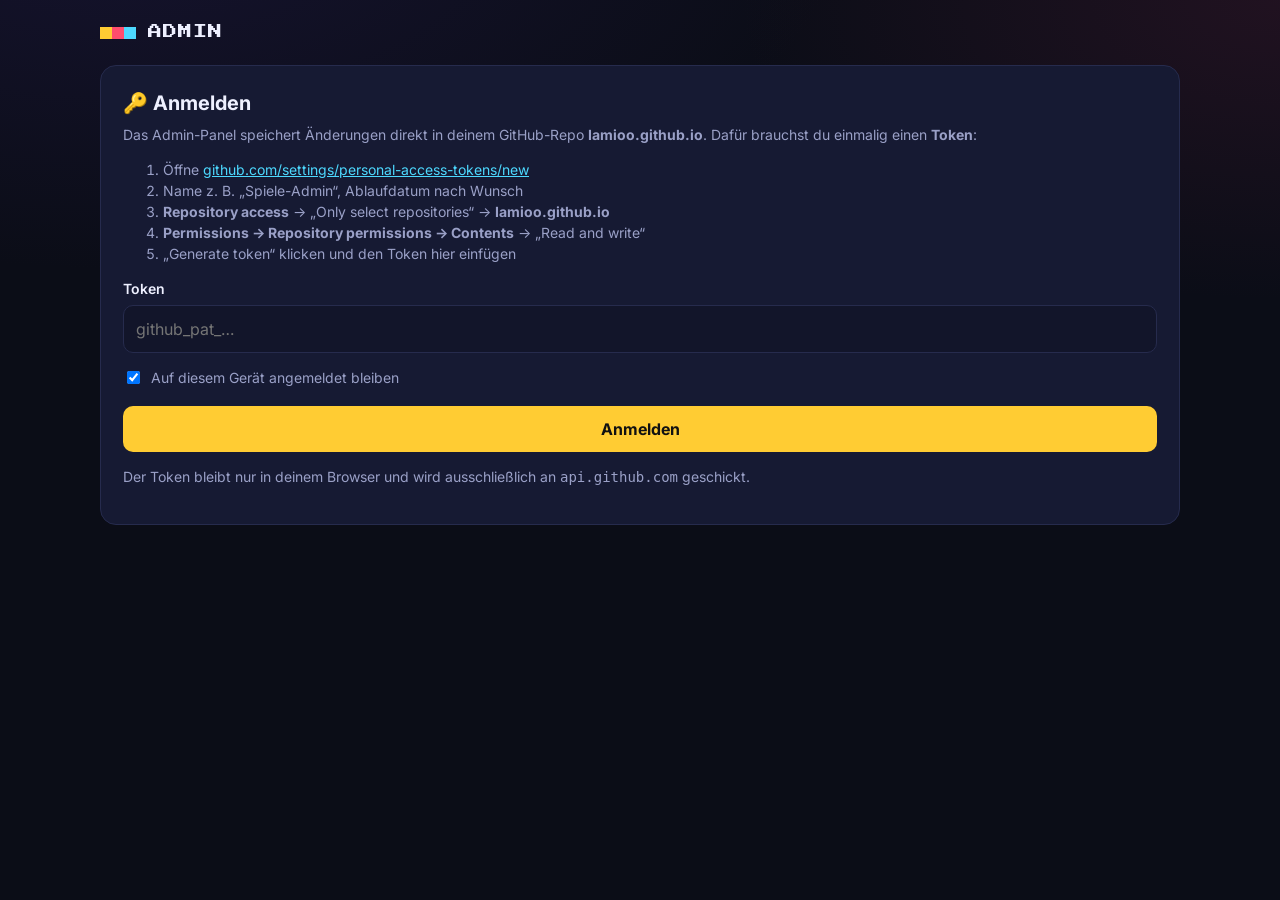
==== admin/index.html @ 609c5d71 "Homepage mit Spieleliste und Admin-Panel Co-Authored-By: Claude Opus 5.5 <noreply@anthropic.com>" ====
<!DOCTYPE html>
<html lang="de">
<head>
  <meta charset="UTF-8">
  <meta name="viewport" content="width=device-width, initial-scale=1">
  <meta name="robots" content="noindex, nofollow">
  <title>Admin – Iamioo Spiele</title>
  <link rel="preconnect" href="https://fonts.googleapis.com">
  <link rel="preconnect" href="https://fonts.gstatic.com" crossorigin>
  <link href="https://fonts.googleapis.com/css2?family=Inter:wght@400;600;800&family=Press+Start+2P&display=swap" rel="stylesheet">
  <link rel="stylesheet" href="../style.css">
  <link rel="icon" href="data:image/svg+xml,<svg xmlns='http://www.w3.org/2000/svg' viewBox='0 0 100 100'><text y='.9em' font-size='90'>🛠️</text></svg>">
  <style>
    .panel { background: var(--card); border: 1px solid var(--line); border-radius: var(--radius); padding: 22px; margin-bottom: 24px; }
    .panel h2 { margin: 0 0 6px; font-size: 20px; }
    .hint { color: var(--muted); font-size: 14px; margin: 0 0 14px; }
    .hint a { color: var(--accent-3); }
    label { display: block; font-weight: 600; font-size: 14px; margin: 14px 0 6px; }
    input[type=text], input[type=url], input[type=password], textarea, select {
      width: 100%; background: var(--bg-2); border: 1px solid var(--line); color: var(--text);
      border-radius: 10px; padding: 11px 12px; font: inherit;
    }
    textarea { min-height: 84px; resize: vertical; }
    input:focus, textarea:focus, select:focus { outline: 2px solid var(--accent-3); outline-offset: 1px; }
    .row { display: grid; grid-template-columns: 1fr 1fr; gap: 0 16px; }
    .btns { display: flex; gap: 10px; flex-wrap: wrap; margin-top: 18px; }
    button.btn { font: inherit; font-weight: 700; }
    .btn-danger { border-color: #5a2233; color: #ff8fa3; background: transparent; }
    .btn-danger:hover { background: #3a1522; }
    .btn-small { padding: 6px 10px; font-size: 13px; border-radius: 8px; }
    .check { display: flex; gap: 8px; align-items: center; font-weight: 400; color: var(--muted); }
    .status { margin-top: 14px; padding: 12px 14px; border-radius: 10px; font-size: 14px; display: none; }
    .status.show { display: block; }
    .status.ok { background: #12351f; color: #8ff0b0; border: 1px solid #1f5c35; }
    .status.err { background: #3a1522; color: #ff8fa3; border: 1px solid #5a2233; }
    .status.info { background: #142a3d; color: #9fd8ff; border: 1px solid #1f4566; }
    .list { display: flex; flex-direction: column; gap: 10px; }
    .item {
      display: grid; grid-template-columns: 112px 1fr auto; gap: 14px; align-items: center;
      background: var(--bg-2); border: 1px solid var(--line); border-radius: 12px; padding: 10px;
    }
    .item img, .item .noimg { width: 112px; aspect-ratio: 16/9; object-fit: cover; border-radius: 8px; font-size: 12px; }
    .item h3 { margin: 0; font-size: 16px; }
    .item small { color: var(--muted); word-break: break-all; }
    .item .ops { display: flex; gap: 6px; flex-wrap: wrap; justify-content: flex-end; }
    .drop {
      border: 2px dashed var(--line); border-radius: 12px; padding: 16px; text-align: center; color: var(--muted);
      cursor: pointer; transition: border-color .15s, background .15s;
    }
    .drop.over { border-color: var(--accent-3); background: #142a3d; }
    .drop img { max-width: 100%; max-height: 240px; border-radius: 8px; display: block; margin: 0 auto 10px; }
    .hidden { display: none !important; }
    .user { color: var(--muted); font-size: 14px; display: flex; gap: 10px; align-items: center; }
    .dirty { color: var(--accent); font-weight: 700; }
    @media (max-width: 640px) {
      .row { grid-template-columns: 1fr; }
      .item { grid-template-columns: 80px 1fr; }
      .item img, .item .noimg { width: 80px; }
      .item .ops { grid-column: 1 / -1; justify-content: flex-start; }
    }
  </style>
</head>
<body>
  <div class="wrap">
    <header class="top">
      <a class="logo" href="../"><span class="dot"></span>ADMIN</a>
      <span class="user" id="userBox"></span>
    </header>

    <!-- ---------- Login ---------- -->
    <section class="panel" id="loginPanel">
      <h2>🔑 Anmelden</h2>
      <p class="hint">
        Das Admin-Panel speichert Änderungen direkt in deinem GitHub-Repo <b>Iamioo.github.io</b>.
        Dafür brauchst du einmalig einen <b>Token</b>:
      </p>
      <ol class="hint">
        <li>Öffne <a href="https://github.com/settings/personal-access-tokens/new" target="_blank" rel="noopener">github.com/settings/personal-access-tokens/new</a></li>
        <li>Name z. B. „Spiele-Admin“, Ablaufdatum nach Wunsch</li>
        <li><b>Repository access</b> → „Only select repositories“ → <b>Iamioo.github.io</b></li>
        <li><b>Permissions → Repository permissions → Contents</b> → „Read and write“</li>
        <li>„Generate token“ klicken und den Token hier einfügen</li>
      </ol>
      <label for="token">Token</label>
      <input type="password" id="token" placeholder="github_pat_…" autocomplete="off">
      <label class="check"><input type="checkbox" id="remember" checked> Auf diesem Gerät angemeldet bleiben</label>
      <div class="btns"><button class="btn btn-play" id="loginBtn">Anmelden</button></div>
      <p class="hint" style="margin-top:14px">Der Token bleibt nur in deinem Browser und wird ausschließlich an <code>api.github.com</code> geschickt.</p>
      <div class="status" id="loginStatus"></div>
    </section>

    <div id="app" class="hidden">
      <!-- ---------- Liste ---------- -->
      <section class="panel">
        <h2>🎮 Deine Spiele <span class="dirty hidden" id="dirtyMark">• ungespeichert</span></h2>
        <p class="hint">Reihenfolge = Reihenfolge auf der Homepage. Änderungen gehen erst mit <b>„Veröffentlichen“</b> online.</p>
        <div class="list" id="list"></div>
        <div class="btns">
          <button class="btn btn-ghost" id="newBtn">＋ Neues Spiel</button>
          <button class="btn btn-play" id="publishBtn">🚀 Veröffentlichen</button>
        </div>
        <div class="status" id="publishStatus"></div>
      </section>

      <!-- ---------- Editor ---------- -->
      <section class="panel hidden" id="editor">
        <h2 id="editorTitle">Neues Spiel</h2>
        <label for="fromRepo">Schnellstart: aus einem deiner Repos übernehmen (optional)</label>
        <select id="fromRepo"><option value="">– Repo wählen –</option></select>

        <div class="row">
          <div>
            <label for="fTitle">Titel *</label>
            <input type="text" id="fTitle" placeholder="z. B. Super Mario 64">
          </div>
          <div>
            <label for="fTags">Tags (mit Komma getrennt)</label>
            <input type="text" id="fTags" placeholder="RPG, Mobile">
          </div>
        </div>
        <label for="fDesc">Beschreibung</label>
        <textarea id="fDesc" placeholder="Ein, zwei Sätze zum Spiel"></textarea>
        <div class="row">
          <div>
            <label for="fUrl">Link zum Spiel *</label>
            <input type="url" id="fUrl" placeholder="https://iamioo.github.io/…">
          </div>
          <div>
            <label for="fRepo">Link zum Code (optional)</label>
            <input type="url" id="fRepo" placeholder="https://github.com/Iamioo/…">
          </div>
        </div>

        <label>Screenshot</label>
        <div class="drop" id="drop" tabindex="0">
          <img id="preview" class="hidden" alt="Vorschau">
          <div id="dropText">Bild hierher ziehen, <b>klicken</b> zum Auswählen oder mit <b>Strg+V</b> einfügen</div>
          <input type="file" id="file" accept="image/*" class="hidden">
        </div>
        <div class="btns">
          <button class="btn btn-ghost btn-small" id="clearImg">Bild entfernen</button>
        </div>

        <div class="btns">
          <button class="btn btn-play" id="saveItem">Übernehmen</button>
          <button class="btn btn-ghost" id="cancelItem">Abbrechen</button>
        </div>
        <div class="status" id="editorStatus"></div>
      </section>
    </div>
  </div>

  <script>
    const OWNER = 'Iamioo';
    const REPO = 'Iamioo.github.io';
    const BRANCH = 'main';
    const API = 'https://api.github.com';
    const KEY = 'iamioo-admin-token';

    const $ = id => document.getElementById(id);
    const esc = s => String(s ?? '').replace(/[&<>"']/g, c => ({ '&': '&amp;', '<': '&lt;', '>': '&gt;', '"': '&quot;', "'": '&#39;' }[c]));

    let token = '';
    let games = [];
    let gamesSha = null;
    let editIndex = -1;          // -1 = neues Spiel
    let pendingImages = {};      // pfad -> base64 (noch nicht hochgeladen)
    let removedImages = new Set();
    let draftImage = null;       // { path, b64, dataUrl } | { keep: 'img/..' } | null

    // ---------- Helpers ----------
    function storeGet(k) { try { return localStorage.getItem(k) || sessionStorage.getItem(k); } catch { return null; } }
    function storeSet(k, v, persist) {
      try { (persist ? localStorage : sessionStorage).setItem(k, v); } catch {}
    }
    function storeDel(k) { try { localStorage.removeItem(k); sessionStorage.removeItem(k); } catch {} }

    function status(el, type, msg) {
      el.className = 'status show ' + type;
      el.innerHTML = msg;
    }
    function clearStatus(el) { el.className = 'status'; }

    function setDirty(d) { $('dirtyMark').classList.toggle('hidden', !d); window.__dirty = d; }
    window.addEventListener('beforeunload', e => { if (window.__dirty) { e.preventDefault(); e.returnValue = ''; } });

    function b64FromUtf8(str) {
      const bytes = new TextEncoder().encode(str);
      let bin = '';
      for (let i = 0; i < bytes.length; i += 0x8000) bin += String.fromCharCode(...bytes.subarray(i, i + 0x8000));
      return btoa(bin);
    }
    function utf8FromB64(b64) {
      const bin = atob(b64.replace(/\s/g, ''));
      return new TextDecoder().decode(Uint8Array.from(bin, c => c.charCodeAt(0)));
    }
    function slug(s) {
      return String(s).toLowerCase().normalize('NFKD').replace(/[̀-ͯ]/g, '')
        .replace(/[^a-z0-9]+/g, '-').replace(/^-|-$/g, '').slice(0, 40) || 'spiel';
    }

    async function gh(path, opts = {}) {
      const res = await fetch(API + path, {
        ...opts,
        headers: {
          'Accept': 'application/vnd.github+json',
          'Authorization': 'Bearer ' + token,
          'X-GitHub-Api-Version': '2022-11-28',
          ...(opts.body ? { 'Content-Type': 'application/json' } : {}),
        },
      });
      if (res.status === 404 && opts.allow404) return null;
      if (!res.ok) {
        let msg = res.status + ' ' + res.statusText;
        try { msg = (await res.json()).message || msg; } catch {}
        throw new Error(msg);
      }
      return res.status === 204 ? null : res.json();
    }

    // ---------- Login ----------
    async function login(t, persist) {
      token = t.trim();
      if (!token) return;
      status($('loginStatus'), 'info', 'Prüfe Token …');
      try {
        const repo = await gh(`/repos/${OWNER}/${REPO}`);
        if (!repo.permissions?.push) throw new Error('Der Token hat keine Schreibrechte für ' + REPO + '. Bei „Contents“ muss „Read and write“ stehen.');
        storeSet(KEY, token, persist);
        let who = OWNER;
        try { who = (await gh('/user')).login; } catch {}
        $('userBox').innerHTML = `Angemeldet als <b>${esc(who)}</b> <button class="btn btn-ghost btn-small" id="logoutBtn">Abmelden</button>`;
        $('logoutBtn').onclick = logout;
        $('loginPanel').classList.add('hidden');
        $('app').classList.remove('hidden');
        await loadGames();
        loadRepos();
      } catch (e) {
        token = '';
        status($('loginStatus'), 'err', 'Anmeldung fehlgeschlagen: ' + esc(e.message));
      }
    }
    function logout() {
      if (window.__dirty && !confirm('Ungespeicherte Änderungen verwerfen?')) return;
      storeDel(KEY); token = ''; setDirty(false); location.reload();
    }
    $('loginBtn').onclick = () => login($('token').value, $('remember').checked);
    $('token').addEventListener('keydown', e => { if (e.key === 'Enter') $('loginBtn').click(); });

    // ---------- Daten ----------
    async function loadGames() {
      const file = await gh(`/repos/${OWNER}/${REPO}/contents/games.json?ref=${BRANCH}&t=${Date.now()}`, { allow404: true });
      if (file) { games = JSON.parse(utf8FromB64(file.content)); gamesSha = file.sha; }
      else { games = []; gamesSha = null; }
      pendingImages = {}; removedImages = new Set(); setDirty(false);
      renderList();
    }

    async function loadRepos() {
      try {
        const repos = await gh('/user/repos?per_page=100&sort=updated&affiliation=owner');
        const sel = $('fromRepo');
        repos.filter(r => r.name !== REPO).forEach(r => {
          const o = document.createElement('option');
          o.value = JSON.stringify({ name: r.name, desc: r.description || '', html: r.html_url, pages: r.has_pages, home: r.homepage || '', priv: r.private });
          o.textContent = r.name + (r.has_pages ? '  🌐' : '') + (r.private ? '  🔒' : '');
          sel.appendChild(o);
        });
      } catch { /* fine-grained Token sieht evtl. nur ein Repo – egal */ }
    }

    function imgSrc(path) {
      if (!path) return '';
      if (pendingImages[path]) return 'data:image/jpeg;base64,' + pendingImages[path];
      if (/^https?:/i.test(path)) return path;
      return `https://raw.githubusercontent.com/${OWNER}/${REPO}/${BRANCH}/${path}?t=${Date.now() % 1e6}`;
    }

    function renderList() {
      const list = $('list');
      if (!games.length) { list.innerHTML = '<p class="hint">Noch keine Spiele. Klick auf „＋ Neues Spiel“.</p>'; return; }
      list.innerHTML = games.map((g, i) => `
        <div class="item">
          ${g.image ? `<img src="${esc(imgSrc(g.image))}" alt="">` : `<div class="noimg">${esc((g.title || '?').slice(0, 2).toUpperCase())}</div>`}
          <div><h3>${esc(g.title)}</h3><small>${esc(g.url)}</small></div>
          <div class="ops">
            <button class="btn btn-ghost btn-small" data-op="up" data-i="${i}" ${i === 0 ? 'disabled' : ''} title="Nach oben">↑</button>
            <button class="btn btn-ghost btn-small" data-op="down" data-i="${i}" ${i === games.length - 1 ? 'disabled' : ''} title="Nach unten">↓</button>
            <button class="btn btn-ghost btn-small" data-op="edit" data-i="${i}">Bearbeiten</button>
            <button class="btn btn-danger btn-small" data-op="del" data-i="${i}">Löschen</button>
          </div>
        </div>`).join('');
    }

    $('list').addEventListener('click', e => {
      const b = e.target.closest('button[data-op]'); if (!b) return;
      const i = +b.dataset.i;
      if (b.dataset.op === 'up' && i > 0) { [games[i - 1], games[i]] = [games[i], games[i - 1]]; setDirty(true); renderList(); }
      if (b.dataset.op === 'down' && i < games.length - 1) { [games[i + 1], games[i]] = [games[i], games[i + 1]]; setDirty(true); renderList(); }
      if (b.dataset.op === 'edit') openEditor(i);
      if (b.dataset.op === 'del' && confirm(`„${games[i].title}“ wirklich entfernen?`)) {
        const img = games[i].image;
        if (img && pendingImages[img]) delete pendingImages[img];
        else if (img && img.startsWith('img/') && !games.some((g, j) => j !== i && g.image === img)) removedImages.add(img);
        games.splice(i, 1); setDirty(true); renderList();
        if (editIndex === i) closeEditor();
      }
    });

    // ---------- Editor ----------
    function openEditor(i) {
      editIndex = i;
      const g = i >= 0 ? games[i] : { title: '', description: '', url: '', repo: '', tags: [], image: '' };
      $('editorTitle').textContent = i >= 0 ? `„${g.title}“ bearbeiten` : 'Neues Spiel';
      $('fTitle').value = g.title || '';
      $('fDesc').value = g.description || '';
      $('fUrl').value = g.url || '';
      $('fRepo').value = g.repo || '';
      $('fTags').value = (g.tags || []).join(', ');
      $('fromRepo').value = '';
      draftImage = g.image ? { keep: g.image } : null;
      showPreview(g.image ? imgSrc(g.image) : '');
      clearStatus($('editorStatus'));
      $('editor').classList.remove('hidden');
      $('editor').scrollIntoView({ behavior: 'smooth', block: 'start' });
      $('fTitle').focus({ preventScroll: true });
    }
    function closeEditor() { $('editor').classList.add('hidden'); editIndex = -1; draftImage = null; }

    function showPreview(src) {
      $('preview').src = src || '';
      $('preview').classList.toggle('hidden', !src);
      $('dropText').innerHTML = src
        ? 'Anderes Bild: hierher ziehen, <b>klicken</b> oder <b>Strg+V</b>'
        : 'Bild hierher ziehen, <b>klicken</b> zum Auswählen oder mit <b>Strg+V</b> einfügen';
    }

    $('newBtn').onclick = () => openEditor(-1);
    $('cancelItem').onclick = closeEditor;
    $('clearImg').onclick = () => { draftImage = null; showPreview(''); };

    $('fromRepo').onchange = () => {
      if (!$('fromRepo').value) return;
      const r = JSON.parse($('fromRepo').value);
      if (!$('fTitle').value) $('fTitle').value = r.name.replace(/[-_]+/g, ' ');
      if (!$('fDesc').value) $('fDesc').value = r.desc;
      if (!$('fUrl').value) $('fUrl').value = r.home || (r.pages ? `https://${OWNER.toLowerCase()}.github.io/${r.name}/` : '');
      if (!$('fRepo').value && !r.priv) $('fRepo').value = r.html;
    };

    // Bild: verkleinern & als JPEG kodieren
    function loadImage(file) {
      if (!file || !file.type.startsWith('image/')) return;
      const reader = new FileReader();
      reader.onload = () => {
        const img = new Image();
        img.onload = () => {
          const maxW = 1280;
          const scale = Math.min(1, maxW / img.width);
          const c = document.createElement('canvas');
          c.width = Math.round(img.width * scale); c.height = Math.round(img.height * scale);
          const ctx = c.getContext('2d');
          ctx.fillStyle = '#000'; ctx.fillRect(0, 0, c.width, c.height);
          ctx.drawImage(img, 0, 0, c.width, c.height);
          const dataUrl = c.toDataURL('image/jpeg', 0.85);
          draftImage = { b64: dataUrl.split(',')[1], dataUrl };
          showPreview(dataUrl);
        };
        img.src = reader.result;
      };
      reader.readAsDataURL(file);
    }
    const drop = $('drop');
    drop.onclick = () => $('file').click();
    drop.onkeydown = e => { if (e.key === 'Enter' || e.key === ' ') { e.preventDefault(); $('file').click(); } };
    $('file').onchange = () => { loadImage($('file').files[0]); $('file').value = ''; };
    ['dragenter', 'dragover'].forEach(ev => drop.addEventListener(ev, e => { e.preventDefault(); drop.classList.add('over'); }));
    ['dragleave', 'drop'].forEach(ev => drop.addEventListener(ev, e => { e.preventDefault(); drop.classList.remove('over'); }));
    drop.addEventListener('drop', e => loadImage(e.dataTransfer.files[0]));
    document.addEventListener('paste', e => {
      if ($('editor').classList.contains('hidden')) return;
      const item = [...(e.clipboardData?.items || [])].find(x => x.type.startsWith('image/'));
      if (item) { e.preventDefault(); loadImage(item.getAsFile()); }
    });

    $('saveItem').onclick = () => {
      const title = $('fTitle').value.trim();
      const url = $('fUrl').value.trim();
      if (!title || !url) { status($('editorStatus'), 'err', 'Bitte mindestens Titel und Link ausfüllen.'); return; }
      if (!/^https?:\/\//i.test(url)) { status($('editorStatus'), 'err', 'Der Link muss mit https:// beginnen.'); return; }
      const old = editIndex >= 0 ? games[editIndex] : null;
      const id = old?.id || uniqueId(slug(title));
      let image = '';
      if (draftImage?.keep) image = draftImage.keep;
      else if (draftImage?.b64) {
        image = `img/${id}-${Date.now().toString(36)}.jpg`;
        pendingImages[image] = draftImage.b64;
      }
      // altes Bild aufräumen, wenn ersetzt/entfernt
      if (old?.image && old.image !== image) {
        if (pendingImages[old.image]) delete pendingImages[old.image];
        else if (old.image.startsWith('img/')) removedImages.add(old.image);
      }
      const g = {
        id, title,
        description: $('fDesc').value.trim(),
        url,
        repo: $('fRepo').value.trim(),
        image,
        tags: $('fTags').value.split(',').map(t => t.trim()).filter(Boolean),
      };
      if (editIndex >= 0) games[editIndex] = g; else games.push(g);
      setDirty(true); renderList(); closeEditor();
      status($('publishStatus'), 'info', `„${esc(title)}“ übernommen. Klick auf <b>🚀 Veröffentlichen</b>, damit es online geht.`);
    };
    function uniqueId(base) {
      let id = base, n = 2;
      while (games.some(g => g.id === id)) id = `${base}-${n++}`;
      return id;
    }

    // ---------- Veröffentlichen ----------
    async function putFile(path, b64, message, sha) {
      return gh(`/repos/${OWNER}/${REPO}/contents/${path}`, {
        method: 'PUT',
        body: JSON.stringify({ message, content: b64, branch: BRANCH, ...(sha ? { sha } : {}) }),
      });
    }

    $('publishBtn').onclick = async () => {
      const btn = $('publishBtn');
      btn.disabled = true;
      const st = $('publishStatus');
      try {
        // Bilder zuerst hochladen
        const imgs = Object.entries(pendingImages).filter(([p]) => games.some(g => g.image === p));
        for (const [i, [path, b64]] of imgs.entries()) {
          status(st, 'info', `Lade Bild ${i + 1}/${imgs.length} hoch …`);
          await putFile(path, b64, `Screenshot hinzugefügt: ${path}`);
          delete pendingImages[path];
        }
        // games.json speichern (mit aktuellem sha, falls zwischendurch geändert)
        status(st, 'info', 'Speichere Spieleliste …');
        const current = await gh(`/repos/${OWNER}/${REPO}/contents/games.json?ref=${BRANCH}&t=${Date.now()}`, { allow404: true });
        if (current && gamesSha && current.sha !== gamesSha &&
            !confirm('games.json wurde inzwischen woanders geändert. Trotzdem mit deiner Version überschreiben?')) {
          throw new Error('Abgebrochen – lade die Seite neu, um die aktuelle Version zu sehen.');
        }
        const res = await putFile('games.json', b64FromUtf8(JSON.stringify(games, null, 2) + '\n'),
          'Spieleliste über Admin-Panel aktualisiert', current?.sha);
        gamesSha = res.content.sha;
        // alte Bilder löschen
        for (const path of removedImages) {
          try {
            const f = await gh(`/repos/${OWNER}/${REPO}/contents/${path}?ref=${BRANCH}`, { allow404: true });
            if (f) await gh(`/repos/${OWNER}/${REPO}/contents/${path}`, {
              method: 'DELETE', body: JSON.stringify({ message: `Screenshot entfernt: ${path}`, sha: f.sha, branch: BRANCH }),
            });
          } catch {}
        }
        removedImages = new Set();
        setDirty(false);
        status(st, 'ok', `✅ Veröffentlicht! In ca. 1 Minute ist alles live auf <a href="../" target="_blank">iamioo.github.io</a>.`);
      } catch (e) {
        status(st, 'err', 'Fehler beim Veröffentlichen: ' + esc(e.message));
      } finally {
        btn.disabled = false;
      }
    };

    // ---------- Start ----------
    const saved = storeGet(KEY);
    if (saved) login(saved, !!(function () { try { return localStorage.getItem(KEY); } catch { return null; } })());
  </script>
</body>
</html>
---- style.css ----
:root {
  --bg: #0b0d17;
  --bg-2: #12152a;
  --card: #161a33;
  --line: #262b4d;
  --text: #eef0ff;
  --muted: #9aa0c7;
  --accent: #ffcc33;
  --accent-2: #ff4d6d;
  --accent-3: #4dd9ff;
  --radius: 16px;
}

* { box-sizing: border-box; }

html, body { margin: 0; }

body {
  background:
    radial-gradient(1200px 600px at 10% -10%, #2a1f5c55, transparent 60%),
    radial-gradient(900px 500px at 100% 0%, #5c1f3a44, transparent 60%),
    var(--bg);
  color: var(--text);
  font-family: "Inter", system-ui, -apple-system, "Segoe UI", sans-serif;
  line-height: 1.5;
  min-height: 100vh;
}

a { color: inherit; }

.wrap { max-width: 1120px; margin: 0 auto; padding: 0 20px; }

/* ---------- Header ---------- */
.top {
  display: flex; align-items: center; justify-content: space-between;
  padding: 22px 0;
}
.logo {
  font-family: "Press Start 2P", monospace;
  font-size: 14px; letter-spacing: 1px; text-decoration: none;
  display: flex; align-items: center; gap: 10px;
}
.logo .dot { width: 12px; height: 12px; background: var(--accent); box-shadow: 12px 0 var(--accent-2), 24px 0 var(--accent-3); margin-right: 26px; }
.gh-link {
  text-decoration: none; color: var(--muted); font-size: 14px;
  border: 1px solid var(--line); padding: 8px 14px; border-radius: 999px;
  transition: color .15s, border-color .15s;
}
.gh-link:hover { color: var(--text); border-color: var(--muted); }

/* ---------- Hero ---------- */
.hero { padding: 56px 0 40px; }
.hero h1 {
  font-family: "Press Start 2P", monospace;
  font-size: clamp(22px, 5vw, 44px);
  line-height: 1.35; margin: 0 0 18px;
}
.hero h1 span { color: var(--accent); text-shadow: 3px 3px 0 var(--accent-2); }
.hero p { color: var(--muted); font-size: 18px; max-width: 560px; margin: 0; }

/* ---------- Toolbar ---------- */
.toolbar { display: flex; gap: 12px; align-items: center; flex-wrap: wrap; margin: 8px 0 24px; }
.search {
  flex: 1 1 260px; background: var(--bg-2); border: 1px solid var(--line); color: var(--text);
  border-radius: 12px; padding: 12px 14px; font: inherit;
}
.search:focus { outline: 2px solid var(--accent-3); outline-offset: 1px; }
.count { color: var(--muted); font-size: 14px; }

/* ---------- Grid ---------- */
.grid {
  display: grid; gap: 24px;
  grid-template-columns: repeat(auto-fill, minmax(min(100%, 320px), 1fr));
  padding-bottom: 64px;
}
.card {
  background: var(--card); border: 1px solid var(--line); border-radius: var(--radius);
  overflow: hidden; display: flex; flex-direction: column;
  transition: transform .2s ease, border-color .2s, box-shadow .2s;
}
.card:hover { transform: translateY(-4px); border-color: #3a4180; box-shadow: 0 18px 40px #0008; }
.shot {
  position: relative; aspect-ratio: 16 / 9; background: #000; overflow: hidden; display: block;
}
.shot img { width: 100%; height: 100%; object-fit: cover; display: block; transition: transform .4s ease; }
.card:hover .shot img { transform: scale(1.05); }
.shot .play {
  position: absolute; inset: 0; display: grid; place-items: center;
  background: linear-gradient(0deg, #000a, transparent 60%); opacity: 0; transition: opacity .2s;
}
.card:hover .shot .play, .shot:focus-visible .play { opacity: 1; }
.shot .play b {
  background: var(--accent); color: #111; font-weight: 800; padding: 10px 18px; border-radius: 999px;
}
.noimg {
  width: 100%; height: 100%; display: grid; place-items: center;
  font-family: "Press Start 2P", monospace; font-size: 20px; color: var(--accent);
  background: repeating-linear-gradient(45deg, #1b1f3d 0 14px, #161a33 14px 28px);
}
.body { padding: 18px 18px 20px; display: flex; flex-direction: column; gap: 10px; flex: 1; }
.body h2 { margin: 0; font-size: 20px; }
.body p { margin: 0; color: var(--muted); font-size: 15px; flex: 1; }
.tags { display: flex; gap: 6px; flex-wrap: wrap; }
.tag { font-size: 12px; padding: 3px 9px; border-radius: 999px; background: #232850; color: #c9cdf5; }
.actions { display: flex; gap: 10px; margin-top: 6px; }
.btn {
  display: inline-flex; align-items: center; justify-content: center; gap: 6px;
  text-decoration: none; font-weight: 700; font-size: 15px;
  padding: 10px 16px; border-radius: 10px; border: 1px solid transparent; cursor: pointer;
}
.btn-play { background: var(--accent); color: #111; flex: 1; }
.btn-play:hover { filter: brightness(1.08); }
.btn-ghost { border-color: var(--line); color: var(--muted); }
.btn-ghost:hover { color: var(--text); border-color: var(--muted); }

.empty { color: var(--muted); text-align: center; padding: 40px 0; grid-column: 1 / -1; }

footer {
  border-top: 1px solid var(--line); color: var(--muted); font-size: 14px;
  padding: 22px 0 40px; display: flex; justify-content: space-between; gap: 12px; flex-wrap: wrap;
}
footer a { color: var(--muted); }
footer a:hover { color: var(--text); }

@media (max-width: 560px) {
  .hero { padding: 32px 0 28px; }
  .hero p { font-size: 16px; }
  .logo { font-size: 11px; }
}
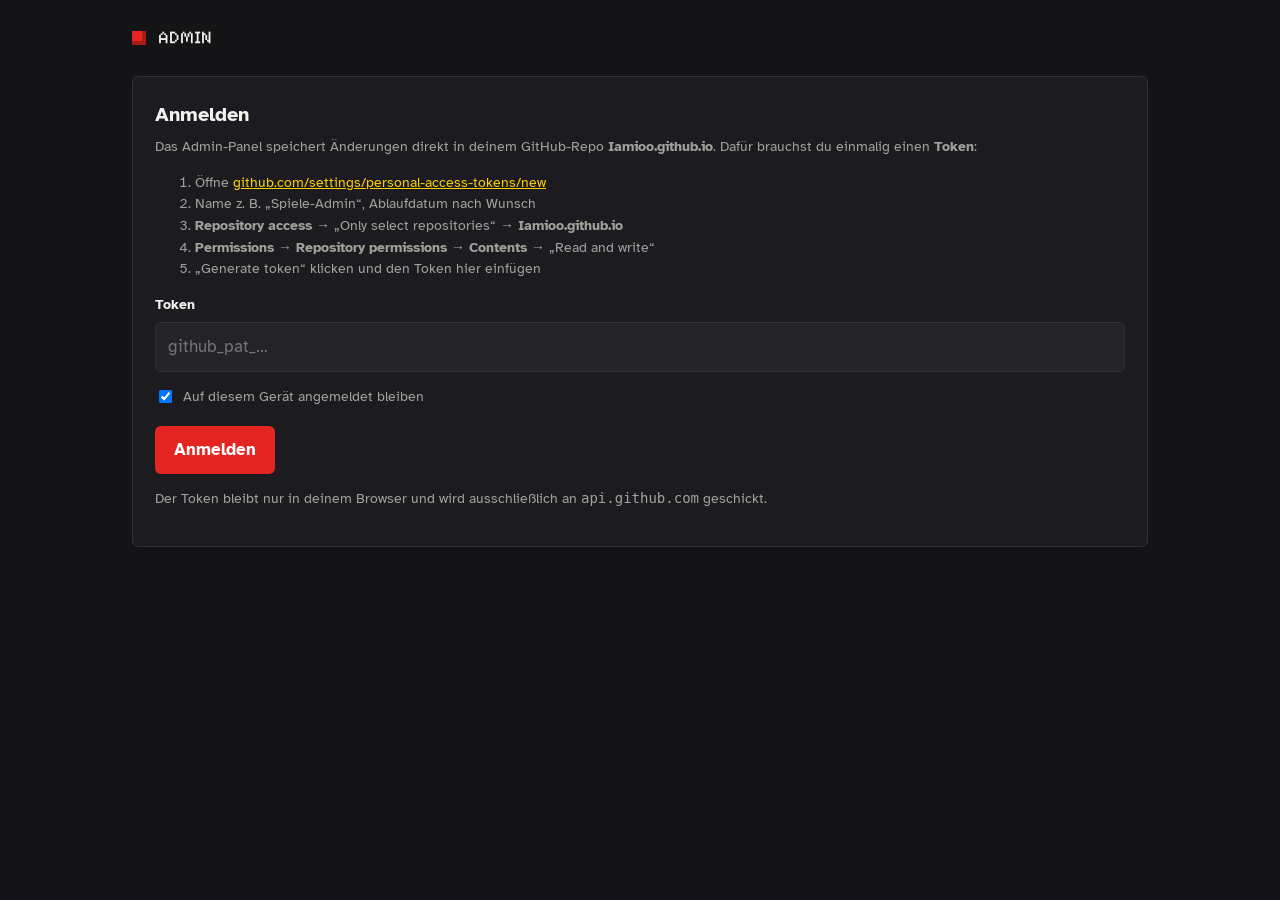
==== commit 0e1961c1: "Neues Design ohne KI-Standard-Look, OMORI-Bild ersetzt Farben aus Super Mario 64, Pixelify Sans + At" ====
--- a/admin/index.html
+++ b/admin/index.html
@@ -7,29 +7,29 @@
   <title>Admin – Iamioo Spiele</title>
   <link rel="preconnect" href="https://fonts.googleapis.com">
   <link rel="preconnect" href="https://fonts.gstatic.com" crossorigin>
-  <link href="https://fonts.googleapis.com/css2?family=Inter:wght@400;600;800&family=Press+Start+2P&display=swap" rel="stylesheet">
+  <link href="https://fonts.googleapis.com/css2?family=Atkinson+Hyperlegible:wght@400;700&family=Pixelify+Sans:wght@500;700&display=swap" rel="stylesheet">
   <link rel="stylesheet" href="../style.css">
-  <link rel="icon" href="data:image/svg+xml,<svg xmlns='http://www.w3.org/2000/svg' viewBox='0 0 100 100'><text y='.9em' font-size='90'>🛠️</text></svg>">
+  <link rel="icon" href="data:image/svg+xml,<svg xmlns='http://www.w3.org/2000/svg' viewBox='0 0 16 16'><rect width='16' height='16' rx='2' fill='%23e52521'/><rect x='5' y='5' width='6' height='6' fill='%23fbd000'/></svg>">
   <style>
-    .panel { background: var(--card); border: 1px solid var(--line); border-radius: var(--radius); padding: 22px; margin-bottom: 24px; }
+    .panel { background: var(--surface); border: 1px solid var(--line); border-radius: var(--r-md); padding: 22px; margin-bottom: 24px; }
     .panel h2 { margin: 0 0 6px; font-size: 20px; }
     .hint { color: var(--muted); font-size: 14px; margin: 0 0 14px; }
-    .hint a { color: var(--accent-3); }
+    .hint a { color: var(--focus); }
     label { display: block; font-weight: 600; font-size: 14px; margin: 14px 0 6px; }
     input[type=text], input[type=url], input[type=password], textarea, select {
-      width: 100%; background: var(--bg-2); border: 1px solid var(--line); color: var(--text);
-      border-radius: 10px; padding: 11px 12px; font: inherit;
+      width: 100%; background: var(--surface-2); border: 1px solid var(--line); color: var(--text);
+      border-radius: var(--r-md); padding: 11px 12px; font: inherit;
     }
     textarea { min-height: 84px; resize: vertical; }
-    input:focus, textarea:focus, select:focus { outline: 2px solid var(--accent-3); outline-offset: 1px; }
+    input:focus, textarea:focus, select:focus { outline: 2px solid var(--focus); outline-offset: 1px; }
     .row { display: grid; grid-template-columns: 1fr 1fr; gap: 0 16px; }
     .btns { display: flex; gap: 10px; flex-wrap: wrap; margin-top: 18px; }
     button.btn { font: inherit; font-weight: 700; }
     .btn-danger { border-color: #5a2233; color: #ff8fa3; background: transparent; }
     .btn-danger:hover { background: #3a1522; }
-    .btn-small { padding: 6px 10px; font-size: 13px; border-radius: 8px; }
+    .btn-small { padding: 6px 10px; font-size: 13px; border-radius: var(--r-sm); }
     .check { display: flex; gap: 8px; align-items: center; font-weight: 400; color: var(--muted); }
-    .status { margin-top: 14px; padding: 12px 14px; border-radius: 10px; font-size: 14px; display: none; }
+    .status { margin-top: 14px; padding: 12px 14px; border-radius: var(--r-md); font-size: 14px; display: none; }
     .status.show { display: block; }
     .status.ok { background: #12351f; color: #8ff0b0; border: 1px solid #1f5c35; }
     .status.err { background: #3a1522; color: #ff8fa3; border: 1px solid #5a2233; }
@@ -37,21 +37,21 @@
     .list { display: flex; flex-direction: column; gap: 10px; }
     .item {
       display: grid; grid-template-columns: 112px 1fr auto; gap: 14px; align-items: center;
-      background: var(--bg-2); border: 1px solid var(--line); border-radius: 12px; padding: 10px;
-    }
-    .item img, .item .noimg { width: 112px; aspect-ratio: 16/9; object-fit: cover; border-radius: 8px; font-size: 12px; }
+      background: var(--surface-2); border: 1px solid var(--line); border-radius: var(--r-md); padding: 10px;
+    }
+    .item img, .item .noimg { width: 112px; aspect-ratio: 16/9; object-fit: cover; border-radius: var(--r-sm); font-size: 12px; background: var(--surface); }
     .item h3 { margin: 0; font-size: 16px; }
     .item small { color: var(--muted); word-break: break-all; }
     .item .ops { display: flex; gap: 6px; flex-wrap: wrap; justify-content: flex-end; }
     .drop {
-      border: 2px dashed var(--line); border-radius: 12px; padding: 16px; text-align: center; color: var(--muted);
+      border: 2px dashed var(--line); border-radius: var(--r-md); padding: 16px; text-align: center; color: var(--muted);
       cursor: pointer; transition: border-color .15s, background .15s;
     }
-    .drop.over { border-color: var(--accent-3); background: #142a3d; }
-    .drop img { max-width: 100%; max-height: 240px; border-radius: 8px; display: block; margin: 0 auto 10px; }
+    .drop.over { border-color: var(--focus); background: #142a3d; }
+    .drop img { max-width: 100%; max-height: 240px; border-radius: var(--r-sm); display: block; margin: 0 auto 10px; }
     .hidden { display: none !important; }
     .user { color: var(--muted); font-size: 14px; display: flex; gap: 10px; align-items: center; }
-    .dirty { color: var(--accent); font-weight: 700; }
+    .dirty { color: var(--coin); font-weight: 700; }
     @media (max-width: 640px) {
       .row { grid-template-columns: 1fr; }
       .item { grid-template-columns: 80px 1fr; }
@@ -63,13 +63,13 @@
 <body>
   <div class="wrap">
     <header class="top">
-      <a class="logo" href="../"><span class="dot"></span>ADMIN</a>
+      <a class="logo" href="../"><span class="block" aria-hidden="true"></span>ADMIN</a>
       <span class="user" id="userBox"></span>
     </header>
 
     <!-- ---------- Login ---------- -->
     <section class="panel" id="loginPanel">
-      <h2>🔑 Anmelden</h2>
+      <h2>Anmelden</h2>
       <p class="hint">
         Das Admin-Panel speichert Änderungen direkt in deinem GitHub-Repo <b>Iamioo.github.io</b>.
         Dafür brauchst du einmalig einen <b>Token</b>:
@@ -92,12 +92,12 @@
     <div id="app" class="hidden">
       <!-- ---------- Liste ---------- -->
       <section class="panel">
-        <h2>🎮 Deine Spiele <span class="dirty hidden" id="dirtyMark">• ungespeichert</span></h2>
+        <h2>Deine Spiele <span class="dirty hidden" id="dirtyMark">• ungespeichert</span></h2>
         <p class="hint">Reihenfolge = Reihenfolge auf der Homepage. Änderungen gehen erst mit <b>„Veröffentlichen“</b> online.</p>
         <div class="list" id="list"></div>
         <div class="btns">
-          <button class="btn btn-ghost" id="newBtn">＋ Neues Spiel</button>
-          <button class="btn btn-play" id="publishBtn">🚀 Veröffentlichen</button>
+          <button class="btn btn-ghost" id="newBtn">+ Neues Spiel</button>
+          <button class="btn btn-play" id="publishBtn">Veröffentlichen</button>
         </div>
         <div class="status" id="publishStatus"></div>
       </section>
@@ -263,7 +263,7 @@
         repos.filter(r => r.name !== REPO).forEach(r => {
           const o = document.createElement('option');
           o.value = JSON.stringify({ name: r.name, desc: r.description || '', html: r.html_url, pages: r.has_pages, home: r.homepage || '', priv: r.private });
-          o.textContent = r.name + (r.has_pages ? '  🌐' : '') + (r.private ? '  🔒' : '');
+          o.textContent = r.name + (r.has_pages ? ' · Pages' : '') + (r.private ? ' · privat' : '');
           sel.appendChild(o);
         });
       } catch { /* fine-grained Token sieht evtl. nur ein Repo – egal */ }
@@ -278,7 +278,7 @@
 
     function renderList() {
       const list = $('list');
-      if (!games.length) { list.innerHTML = '<p class="hint">Noch keine Spiele. Klick auf „＋ Neues Spiel“.</p>'; return; }
+      if (!games.length) { list.innerHTML = '<p class="hint">Noch keine Spiele. Klick auf „+ Neues Spiel“.</p>'; return; }
       list.innerHTML = games.map((g, i) => `
         <div class="item">
           ${g.image ? `<img src="${esc(imgSrc(g.image))}" alt="">` : `<div class="noimg">${esc((g.title || '?').slice(0, 2).toUpperCase())}</div>`}
@@ -411,7 +411,7 @@
       };
       if (editIndex >= 0) games[editIndex] = g; else games.push(g);
       setDirty(true); renderList(); closeEditor();
-      status($('publishStatus'), 'info', `„${esc(title)}“ übernommen. Klick auf <b>🚀 Veröffentlichen</b>, damit es online geht.`);
+      status($('publishStatus'), 'info', `„${esc(title)}“ übernommen. Klick auf <b>Veröffentlichen</b>, damit es online geht.`);
     };
     function uniqueId(base) {
       let id = base, n = 2;
@@ -460,7 +460,7 @@
         }
         removedImages = new Set();
         setDirty(false);
-        status(st, 'ok', `✅ Veröffentlicht! In ca. 1 Minute ist alles live auf <a href="../" target="_blank">iamioo.github.io</a>.`);
+        status(st, 'ok', `Veröffentlicht. In ca. 1 Minute ist alles live auf <a href="../" target="_blank">iamioo.github.io</a>.`);
       } catch (e) {
         status(st, 'err', 'Fehler beim Veröffentlichen: ' + esc(e.message));
       } finally {
--- a/style.css
+++ b/style.css
@@ -1,129 +1,138 @@
+/*
+  Design-Entscheidungen (bewusst gewählt, nicht Standard):
+  - Farben aus Super Mario 64: Mützen-Rot als Hauptfarbe, Münz-Gelb für Akzente,
+    Hintergrund im Anthrazit einer N64-Konsole.
+  - Schrift: Pixelify Sans (Pixel) nur für Logo + Hauptüberschrift, Atkinson Hyperlegible
+    für alles andere, weil sie auf kleinen Handy-Displays gut lesbar ist.
+  - Kleine Radius-Skala (3px / 6px), keine Pillen, keine Glow-Effekte.
+*/
 :root {
-  --bg: #0b0d17;
-  --bg-2: #12152a;
-  --card: #161a33;
-  --line: #262b4d;
-  --text: #eef0ff;
-  --muted: #9aa0c7;
-  --accent: #ffcc33;
-  --accent-2: #ff4d6d;
-  --accent-3: #4dd9ff;
-  --radius: 16px;
+  --bg: #141416;
+  --surface: #1c1c20;
+  --surface-2: #232328;
+  --line: #303036;
+  --text: #f1f1ee;
+  --muted: #a2a29c;
+  --red: #e52521;
+  --red-hover: #f43f3b;
+  --coin: #fbd000;
+  --focus: #fbd000;
+  --r-sm: 3px;
+  --r-md: 6px;
+  --pixel: "Pixelify Sans", monospace;
+  --body: "Atkinson Hyperlegible", "Segoe UI", sans-serif;
 }
 
 * { box-sizing: border-box; }
-
 html, body { margin: 0; }
 
 body {
-  background:
-    radial-gradient(1200px 600px at 10% -10%, #2a1f5c55, transparent 60%),
-    radial-gradient(900px 500px at 100% 0%, #5c1f3a44, transparent 60%),
-    var(--bg);
+  background: var(--bg);
   color: var(--text);
-  font-family: "Inter", system-ui, -apple-system, "Segoe UI", sans-serif;
-  line-height: 1.5;
+  font-family: var(--body);
+  font-size: 17px;
+  line-height: 1.55;
   min-height: 100vh;
 }
 
 a { color: inherit; }
+:focus-visible { outline: 2px solid var(--focus); outline-offset: 2px; }
 
-.wrap { max-width: 1120px; margin: 0 auto; padding: 0 20px; }
+.wrap { max-width: 1080px; margin: 0 auto; padding: 0 16px; }
+@media (min-width: 640px) { .wrap { padding: 0 32px; } }
+
+.icon { width: 1em; height: 1em; flex: none; }
 
 /* ---------- Header ---------- */
 .top {
-  display: flex; align-items: center; justify-content: space-between;
-  padding: 22px 0;
+  display: flex; align-items: center; justify-content: space-between; gap: 16px;
+  padding: 24px 0;
 }
 .logo {
-  font-family: "Press Start 2P", monospace;
-  font-size: 14px; letter-spacing: 1px; text-decoration: none;
-  display: flex; align-items: center; gap: 10px;
+  font-family: var(--pixel); font-size: 18px; text-decoration: none;
+  display: inline-flex; align-items: center; gap: 12px;
 }
-.logo .dot { width: 12px; height: 12px; background: var(--accent); box-shadow: 12px 0 var(--accent-2), 24px 0 var(--accent-3); margin-right: 26px; }
-.gh-link {
-  text-decoration: none; color: var(--muted); font-size: 14px;
-  border: 1px solid var(--line); padding: 8px 14px; border-radius: 999px;
-  transition: color .15s, border-color .15s;
+.logo .block { width: 14px; height: 14px; background: var(--red); box-shadow: inset -4px -4px 0 #0004; }
+.text-link {
+  display: inline-flex; align-items: center; gap: 8px;
+  color: var(--muted); text-decoration: none; font-size: 15px;
 }
-.gh-link:hover { color: var(--text); border-color: var(--muted); }
+.text-link:hover { color: var(--text); }
 
-/* ---------- Hero ---------- */
-.hero { padding: 56px 0 40px; }
-.hero h1 {
-  font-family: "Press Start 2P", monospace;
-  font-size: clamp(22px, 5vw, 44px);
-  line-height: 1.35; margin: 0 0 18px;
+/* ---------- Intro ---------- */
+.intro {
+  display: grid; gap: 24px; align-items: end;
+  padding: 48px 0 32px;
+  border-bottom: 1px solid var(--line);
 }
-.hero h1 span { color: var(--accent); text-shadow: 3px 3px 0 var(--accent-2); }
-.hero p { color: var(--muted); font-size: 18px; max-width: 560px; margin: 0; }
+@media (min-width: 800px) { .intro { grid-template-columns: 3fr 2fr; padding: 72px 0 32px; } }
+.intro h1 {
+  font-family: var(--pixel); font-weight: 700;
+  font-size: clamp(34px, 7vw, 64px); line-height: 1.05; margin: 0 0 16px;
+}
+.intro h1 em { font-style: normal; color: var(--coin); }
+.intro p { color: var(--muted); margin: 0; max-width: 46ch; }
+.finder { display: flex; flex-direction: column; gap: 8px; }
+.finder label { font-size: 14px; color: var(--muted); }
+.search {
+  width: 100%; background: var(--surface); border: 1px solid var(--line); color: var(--text);
+  border-radius: var(--r-md); padding: 12px 14px; font: inherit;
+}
+.search:focus { outline: 2px solid var(--focus); outline-offset: 1px; border-color: transparent; }
 
-/* ---------- Toolbar ---------- */
-.toolbar { display: flex; gap: 12px; align-items: center; flex-wrap: wrap; margin: 8px 0 24px; }
-.search {
-  flex: 1 1 260px; background: var(--bg-2); border: 1px solid var(--line); color: var(--text);
-  border-radius: 12px; padding: 12px 14px; font: inherit;
+/* ---------- Spielregal ---------- */
+.shelf { padding-bottom: 64px; }
+.game {
+  display: grid; gap: 16px 32px; align-items: center;
+  padding: 32px 0; border-bottom: 1px solid var(--line);
 }
-.search:focus { outline: 2px solid var(--accent-3); outline-offset: 1px; }
-.count { color: var(--muted); font-size: 14px; }
-
-/* ---------- Grid ---------- */
-.grid {
-  display: grid; gap: 24px;
-  grid-template-columns: repeat(auto-fill, minmax(min(100%, 320px), 1fr));
-  padding-bottom: 64px;
+@media (min-width: 800px) {
+  .game { grid-template-columns: minmax(0, 3fr) minmax(0, 2fr); padding: 48px 0; }
+  .game:nth-child(even) .shot { order: 2; }
 }
-.card {
-  background: var(--card); border: 1px solid var(--line); border-radius: var(--radius);
-  overflow: hidden; display: flex; flex-direction: column;
-  transition: transform .2s ease, border-color .2s, box-shadow .2s;
+.shot {
+  display: block; aspect-ratio: 16 / 9; overflow: hidden; background: #000;
+  border: 1px solid var(--line); border-radius: var(--r-md);
+  transition: border-color .15s;
 }
-.card:hover { transform: translateY(-4px); border-color: #3a4180; box-shadow: 0 18px 40px #0008; }
-.shot {
-  position: relative; aspect-ratio: 16 / 9; background: #000; overflow: hidden; display: block;
-}
-.shot img { width: 100%; height: 100%; object-fit: cover; display: block; transition: transform .4s ease; }
-.card:hover .shot img { transform: scale(1.05); }
-.shot .play {
-  position: absolute; inset: 0; display: grid; place-items: center;
-  background: linear-gradient(0deg, #000a, transparent 60%); opacity: 0; transition: opacity .2s;
-}
-.card:hover .shot .play, .shot:focus-visible .play { opacity: 1; }
-.shot .play b {
-  background: var(--accent); color: #111; font-weight: 800; padding: 10px 18px; border-radius: 999px;
-}
+.shot:hover { border-color: var(--coin); }
+.shot img { width: 100%; height: 100%; object-fit: cover; display: block; }
 .noimg {
   width: 100%; height: 100%; display: grid; place-items: center;
-  font-family: "Press Start 2P", monospace; font-size: 20px; color: var(--accent);
-  background: repeating-linear-gradient(45deg, #1b1f3d 0 14px, #161a33 14px 28px);
+  font-family: var(--pixel); font-size: 28px; color: var(--coin); background: var(--surface);
 }
-.body { padding: 18px 18px 20px; display: flex; flex-direction: column; gap: 10px; flex: 1; }
-.body h2 { margin: 0; font-size: 20px; }
-.body p { margin: 0; color: var(--muted); font-size: 15px; flex: 1; }
-.tags { display: flex; gap: 6px; flex-wrap: wrap; }
-.tag { font-size: 12px; padding: 3px 9px; border-radius: 999px; background: #232850; color: #c9cdf5; }
-.actions { display: flex; gap: 10px; margin-top: 6px; }
+.info { display: flex; flex-direction: column; gap: 12px; min-width: 0; }
+.num { font-family: var(--pixel); font-size: 14px; color: var(--muted); }
+.info h2 { margin: 0; font-size: clamp(24px, 3vw, 32px); line-height: 1.15; overflow-wrap: anywhere; }
+.info p { margin: 0; color: var(--muted); }
+.tags { display: flex; gap: 8px; flex-wrap: wrap; padding: 0; margin: 0; list-style: none; }
+.tag {
+  font-size: 13px; padding: 2px 8px; border-radius: var(--r-sm);
+  border: 1px solid var(--line); color: var(--text);
+}
+.actions { display: flex; gap: 16px; align-items: center; flex-wrap: wrap; margin-top: 4px; }
+
 .btn {
-  display: inline-flex; align-items: center; justify-content: center; gap: 6px;
-  text-decoration: none; font-weight: 700; font-size: 15px;
-  padding: 10px 16px; border-radius: 10px; border: 1px solid transparent; cursor: pointer;
+  display: inline-flex; align-items: center; justify-content: center; gap: 8px;
+  text-decoration: none; font: inherit; font-weight: 700; font-size: 16px;
+  padding: 10px 18px; border-radius: var(--r-md); border: 1px solid transparent; cursor: pointer;
+  transition: background-color .15s, border-color .15s, color .15s;
 }
-.btn-play { background: var(--accent); color: #111; flex: 1; }
-.btn-play:hover { filter: brightness(1.08); }
-.btn-ghost { border-color: var(--line); color: var(--muted); }
-.btn-ghost:hover { color: var(--text); border-color: var(--muted); }
+.btn-play { background: var(--red); color: #fff; }
+.btn-play:hover { background: var(--red-hover); }
+.btn-ghost { border-color: var(--line); color: var(--text); background: transparent; }
+.btn-ghost:hover { border-color: var(--muted); }
+.btn:disabled { opacity: .5; cursor: default; }
 
-.empty { color: var(--muted); text-align: center; padding: 40px 0; grid-column: 1 / -1; }
+.empty { color: var(--muted); padding: 48px 0; margin: 0; }
 
 footer {
-  border-top: 1px solid var(--line); color: var(--muted); font-size: 14px;
-  padding: 22px 0 40px; display: flex; justify-content: space-between; gap: 12px; flex-wrap: wrap;
+  color: var(--muted); font-size: 15px;
+  padding: 24px 0 48px; display: flex; justify-content: space-between; gap: 16px; flex-wrap: wrap;
 }
 footer a { color: var(--muted); }
 footer a:hover { color: var(--text); }
 
-@media (max-width: 560px) {
-  .hero { padding: 32px 0 28px; }
-  .hero p { font-size: 16px; }
-  .logo { font-size: 11px; }
+@media (prefers-reduced-motion: reduce) {
+  * { transition: none !important; }
 }
